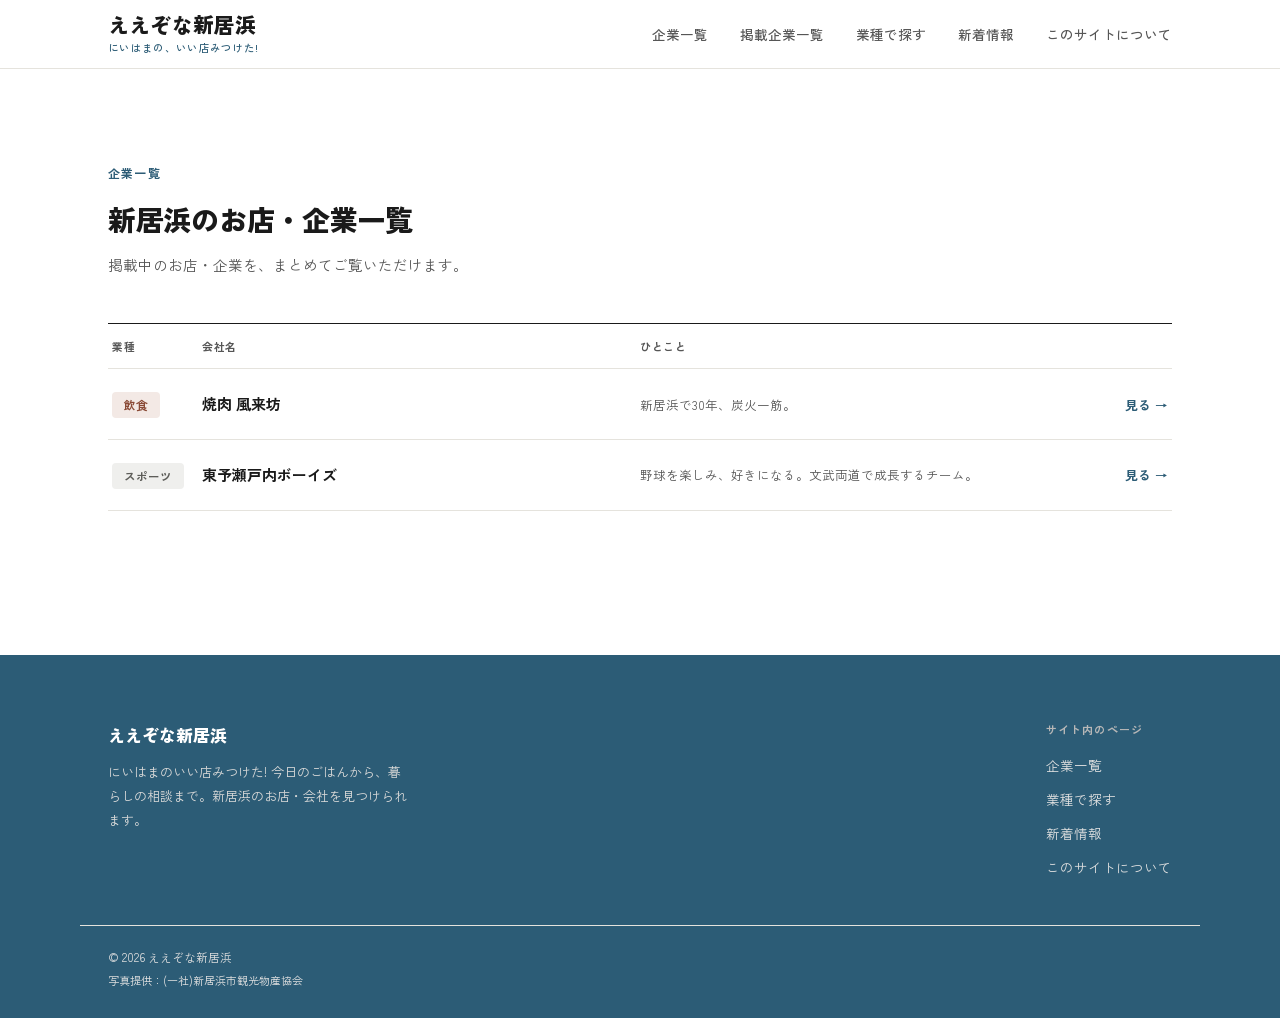
==== companies/index.html @ fbfd4483 "トップページの修正" ====
<!doctype html>
<html lang="ja">
  <head>
    <meta charset="UTF-8" />
    <meta name="viewport" content="width=device-width, initial-scale=1.0" />
    <title>企業一覧｜ええぞな新居浜</title>
    <meta
      name="description"
      content="ええぞな新居浜に掲載中のお店・企業の一覧です。新居浜市内のさまざまなお店・企業をまとめてご覧いただけます。"
    />
    <link rel="stylesheet" href="../assets/style.css" />
    <link rel="stylesheet" href="../assets/home.css" />
  </head>
  <body>
    <header class="site-header" id="site-header"></header>
    <script>
      window.SITE_BASE = "../";
    </script>
    <script src="../assets/header.js"></script>

    <section class="section">
      <div class="wrap">
        <div class="section-head">
          <span class="eyebrow">企業一覧</span>
          <h2 class="section-title">新居浜のお店・企業一覧</h2>
          <p class="section-desc">
            掲載中のお店・企業を、まとめてご覧いただけます。
          </p>
        </div>

        <div class="ledger">
          <div class="ledger-head">
            <div>業種</div>
            <div>会社名</div>
            <div>ひとこと</div>
            <div></div>
          </div>

          <a href="yakiniku-furaibo/index.html" class="ledger-row">
            <div><span class="tag tag-food">飲食</span></div>
            <div><h3>焼肉 風来坊</h3></div>
            <div class="catch">新居浜で30年、炭火一筋。</div>
            <div class="more">見る →</div>
          </a>

          <a href="setouchi-boys/index.html" class="ledger-row">
            <div><span class="tag tag-general">スポーツ</span></div>
            <div><h3>東予瀬戸内ボーイズ</h3></div>
            <div class="catch">
              野球を楽しみ、好きになる。文武両道で成長するチーム。
            </div>
            <div class="more">見る →</div>
          </a>
        </div>
      </div>
    </section>

    <footer
      class="site-footer"
      id="site-footer"
      style="margin-top: 56px"
    ></footer>
    <script>
      window.SITE_BASE = "../";
    </script>
    <script src="../assets/footer.js"></script>
  </body>
</html>
---- assets/style.css ----
@import url("https://fonts.googleapis.com/css2?family=Zen+Kaku+Gothic+New:wght@400;500;700;900&family=Inter:wght@600;700&display=swap");

:root {
  --ink: #1a1a1a;
  --ink-soft: #565656;
  --paper: #ffffff;
  --mist: #f5f5f3;
  --line: #e5e3dd;
  --sea: #3e7e9e;
  --sea-deep: #2c5c76;
  --green: #4f7a4a;
  --green-deep: #3a5c38;
  --sand: #c9a86b;
  --akagane: #461302;
}

* {
  box-sizing: border-box;
  margin: 0;
  padding: 0;
}

body {
  font-family: "Zen Kaku Gothic New", sans-serif;
  background: var(--paper);
  color: var(--ink);
  line-height: 1.85;
  -webkit-font-smoothing: antialiased;
}

img {
  max-width: 100%;
  display: block;
}
a {
  color: inherit;
  text-decoration: none;
}

.wrap {
  max-width: 1120px;
  margin: 0 auto;
  padding: 0 28px;
}

/* ===== ヘッダー ===== */
.site-header {
  position: sticky;
  top: 0;
  z-index: 100;
  background: rgba(255, 255, 255, 0.92);
  backdrop-filter: blur(8px);
  border-bottom: 1px solid var(--line);
}

.header-inner {
  display: flex;
  align-items: center;
  justify-content: space-between;
  height: 68px;
}

.brand {
  display: flex;
  flex-direction: column;
  justify-content: center;
}

.brand-text {
  display: block;
  font-weight: 900;
  font-size: 21px;
  line-height: 1.3;
  letter-spacing: 0.01em;
}

.brand-text small {
  display: block;
  font-size: 10.5px;
  font-weight: 500;
  line-height: 1.6;
  color: var(--sea-deep);
  letter-spacing: 0.03em;
  margin-top: 1px;
}

.nav-links {
  display: flex;
  align-items: center;
  gap: 32px;
}

.nav-links a {
  font-size: 13.5px;
  font-weight: 500;
  color: var(--ink-soft);
  position: relative;
  padding: 4px 0;
  transition: color 0.2s ease;
}

.nav-links a:hover {
  color: var(--ink);
}

/* ===== フッター ===== */
.site-footer {
  background: var(--sea-deep);
  color: #c9c9c5;
  padding: 64px 0 28px;
}

.footer-top {
  display: flex;
  justify-content: space-between;
  flex-wrap: wrap;
  gap: 32px;
  padding-bottom: 36px;
  border-bottom: 1px solid var(--line);
}

.footer-brand {
  font-weight: 900;
  font-size: 17px;
  color: var(--paper);
}
.footer-tag {
  font-size: 13px;
  color: #dadad9;
  margin-top: 10px;
  max-width: 300px;
}
.footer-cols {
  display: flex;
  gap: 56px;
}
.footer-col h4 {
  font-size: 11px;
  letter-spacing: 0.1em;
  color: #b7b7b7;
  margin-bottom: 14px;
  font-weight: 700;
  text-transform: uppercase;
}
.footer-col a,
.footer-col span {
  display: block;
  font-size: 13.5px;
  margin-bottom: 9px;
  color: #e1e1e1;
}
.footer-bottom {
  padding-top: 22px;
  font-size: 11.5px;
  color: #e0e0e0;
}
.footer-bottom p {
  margin: 0;
  line-height: 1.7;
}
.footer-bottom .footer-credit {
  font-size: 11px;
  color: #e0e0e0;
  margin-top: 4px;
}

/* ===== ボタン ===== */
.btn {
  display: inline-flex;
  align-items: center;
  gap: 8px;
  padding: 14px 28px;
  font-size: 14px;
  font-weight: 700;
  border-radius: 6px;
  transition:
    transform 0.25s cubic-bezier(0.22, 1, 0.36, 1),
    box-shadow 0.25s cubic-bezier(0.22, 1, 0.36, 1),
    background-color 0.2s ease,
    color 0.2s ease,
    border-color 0.2s ease;
}

.btn-primary {
  background: var(--ink);
  color: var(--paper);
  box-shadow: 0 0 0 rgba(26, 26, 26, 0);
}
.btn-primary:hover {
  transform: translateY(-2px);
  box-shadow: 0 8px 16px rgba(26, 26, 26, 0.22);
}
.btn-primary:active {
  transform: translateY(0);
  box-shadow: 0 2px 6px rgba(26, 26, 26, 0.18);
}

.btn-outline {
  border: 1.5px solid var(--ink);
  color: var(--ink);
  background: transparent;
}
.btn-outline:hover {
  background: var(--ink);
  color: var(--paper);
  transform: translateY(-2px);
  box-shadow: 0 8px 16px rgba(26, 26, 26, 0.16);
}
.btn-outline:active {
  transform: translateY(0);
  box-shadow: 0 2px 6px rgba(26, 26, 26, 0.12);
}

/* ===== セクション共通 ===== */
.section {
  padding: 88px 0;
}
.section-head {
  margin-bottom: 44px;
}
.eyebrow {
  display: inline-flex;
  align-items: center;
  gap: 8px;
  font-size: 12px;
  font-weight: 700;
  color: var(--sea-deep);
  letter-spacing: 0.1em;
  margin-bottom: 14px;
  text-transform: uppercase;
}
.section-title {
  font-size: 28px;
  font-weight: 900;
  letter-spacing: -0.01em;
  line-height: 1.5;
}
.section-desc {
  font-size: 14.5px;
  color: var(--ink-soft);
  margin-top: 12px;
  max-width: 520px;
}

@media (max-width: 760px) {
  .nav-links a {
    display: none;
  }
  .section {
    padding: 56px 0;
  }
  .section-title {
    font-size: 22px;
  }
  .footer-top {
    flex-direction: column;
  }
  .footer-cols {
    gap: 32px;
    flex-wrap: wrap;
  }
}
/* company-contact 内のボタン調整 */
.company-contact .btn-primary {
  background: var(--sea-deep);
  color: #ffffff;
}

.company-contact .btn-primary:hover {
  background: #1e4a5f;
}

/* 基本情報注釈ボックス */
.info-note {
  grid-column: 1 / -1;
  margin-top: 24px;
  padding: 20px;
  background: var(--mist);
  border-radius: 12px;
  font-size: 14px;
  line-height: 1.7;
  color: var(--ink-soft);
}

/* ===== セクション：テキスト＋挿絵の2カラム ===== */
.section-split {
  display: grid;
  grid-template-columns: minmax(0, 1fr) 380px;
  gap: 48px;
  align-items: center;
}

.section-split .section-illust {
  aspect-ratio: 4 / 3;
  border-radius: 16px;
  background: var(--paper);
  border: 1px solid var(--line);
  overflow: hidden;
  position: relative;
}

.section-split .section-illust img {
  width: 100%;
  object-fit: cover;
}

.section-split .section-illust .placeholder {
  position: absolute;
  inset: 0;
  display: flex;
  align-items: center;
  justify-content: center;
  text-align: center;
  padding: 16px;
  font-size: 12px;
  color: var(--ink-soft);
  background: var(--mist);
}

@media (max-width: 880px) {
  .section-split {
    grid-template-columns: 1fr;
    gap: 24px;
  }
  .section-split .section-illust {
    order: -1;
    aspect-ratio: 16 / 9;
  }
}

/* ===== 運営会社概要（会社概要テーブル） ===== */
.profile-table {
  display: grid;
  grid-template-columns: 160px 1fr;
  max-width: 640px;
  border-top: 1px solid var(--line);
}

.profile-table dt,
.profile-table dd {
  padding: 18px 24px;
  border-bottom: 1px solid var(--line);
}

.profile-table dt {
  background: var(--mist);
  font-size: 13px;
  font-weight: 700;
  color: var(--ink-soft);
  display: flex;
  align-items: center;
}

.profile-table dd {
  background: var(--paper);
  font-size: 15px;
  color: var(--ink);
  line-height: 1.7;
  display: flex;
  align-items: center;
}

@media (max-width: 760px) {
  .profile-table {
    grid-template-columns: 108px 1fr;
  }
  .profile-table dt,
  .profile-table dd {
    padding: 14px 14px;
    font-size: 13px;
  }
}

/* 運営会社セクション：右側の余白に透過PNGの挿絵を背景として配置 */
.profile-section-wrap {
  background-image: url("../images/about-company-illust.png");
  background-repeat: no-repeat;
  background-position: right 0 top 20px;
  background-size: 340px auto;
}

@media (max-width: 880px) {
  .profile-section-wrap {
    background-image: none;
  }
}
---- assets/home.css ----
/* ===== ヒーロー：PCは画像にテキストを重ねる／スマホは縦積み ===== */
.hero {
  position: relative;
}

.hero-image {
  width: 100%;
  aspect-ratio: 1536 / 1024;
  overflow: hidden;
  background: var(--mist);
  position: relative;
}

.hero-slide {
  position: absolute;
  inset: 0;
  opacity: 0;
  transition: opacity 1.2s ease;
}

.hero-slide.is-active {
  opacity: 1;
}

.hero-slide img {
  width: 100%;
  height: 100%;
  object-fit: cover;
  object-position: center 40%;
  display: block;
}

.hero-gradient {
  display: none;
}

.hero-text {
  padding: 56px 0 64px;
  text-align: center;
}

.hero-text .eyebrow {
  justify-content: center;
}

.hero-text h1 {
  font-size: clamp(26px, 4vw, 38px);
  font-weight: 900;
  line-height: 1.55;
  letter-spacing: -0.01em;
}

.hero-text p.lead {
  margin: 22px auto 0;
  font-size: 15.5px;
  color: var(--ink-soft);
  max-width: 460px;
  line-height: 1.9;
}

.hero-actions {
  display: flex;
  gap: 12px;
  margin-top: 32px;
  justify-content: center;
  flex-wrap: wrap;
}

/* PC：画像の上にテキストを重ねる */
@media (min-width: 881px) {
  .hero {
    min-height: 86vh;
  }

  .hero-image {
    position: absolute;
    inset: 0;
    height: 100%;
    aspect-ratio: auto;
  }

  .hero-gradient {
    display: block;
    position: absolute;
    inset: 0;
    background: linear-gradient(
      to top,
      rgba(10, 20, 25, 0.62) 0%,
      rgba(10, 20, 25, 0.38) 32%,
      rgba(10, 20, 25, 0.05) 60%,
      rgba(10, 20, 25, 0) 100%
    );
    pointer-events: none;
  }

  .hero-text {
    position: relative;
    z-index: 2;
    min-height: 86vh;
    display: flex;
    flex-direction: column;
    justify-content: flex-end;
    padding: 0 0 72px;
  }

  .hero-text .eyebrow,
  .hero-text h1,
  .hero-text p.lead {
    color: #ffffff;
  }

  .hero-text p.lead {
    color: rgba(255, 255, 255, 0.86);
  }

  .hero-text .btn-outline {
    border: 1.5px solid #ffffff;
    color: #ffffff;
  }
  .hero-text .btn-outline:hover {
    background: #ffffff;
    color: var(--ink);
    box-shadow: 0 8px 20px rgba(0, 0, 0, 0.25);
  }
}

/* ===== マーキー：掲載企業カードが流れる帯 ===== */
.marquee-section {
  background: var(--paper);
  padding: 32px 0 36px;
  overflow: hidden;
  position: relative;
}

.marquee-track {
  display: flex;
  width: max-content;
  animation: marquee-scroll 38s linear infinite;
}

.marquee-track:hover {
  animation-play-state: running;
}

.marquee-group {
  display: flex;
  gap: 20px;
  padding-right: 20px;
}

@keyframes marquee-scroll {
  from {
    transform: translateX(0);
  }
  to {
    transform: translateX(-50%);
  }
}

.marquee-card {
  flex: 0 0 260px;
  background: var(--paper);
  border: 1px solid var(--line);
  border-radius: 14px;
  overflow: hidden;
  box-shadow: 0 10px 24px rgba(20, 20, 18, 0.07);
  transition:
    transform 0.25s cubic-bezier(0.22, 1, 0.36, 1),
    box-shadow 0.25s ease;
}

.marquee-card:hover {
  transform: translateY(-4px);
  box-shadow: 0 16px 32px rgba(20, 20, 18, 0.12);
}

.marquee-thumb {
  height: 120px;
  overflow: hidden;
}

.marquee-thumb img {
  width: 100%;
  height: 100%;
  object-fit: cover;
}

.marquee-body {
  padding: 16px 18px 18px;
}

.marquee-tag {
  display: inline-block;
  font-size: 10.5px;
  font-weight: 700;
  color: var(--sea-deep);
  background: var(--mist);
  padding: 3px 9px;
  border-radius: 4px;
  margin-bottom: 8px;
}

.marquee-body h4 {
  font-size: 14.5px;
  font-weight: 700;
  margin-bottom: 4px;
  color: var(--ink);
}

.marquee-body p {
  font-size: 12px;
  color: var(--ink-soft);
}

@media (max-width: 880px) {
  .marquee-card {
    flex: 0 0 200px;
  }
  .marquee-thumb {
    height: 140px;
  }
}

/* ===== 数字バンド：JINS方式 丸アイコン+数字 ===== */
.stat-band {
  border-top: 1px solid var(--line);
  border-bottom: 1px solid var(--line);
  background: var(--mist);
}

.stat-band .wrap {
  display: grid;
  grid-template-columns: repeat(3, 1fr);
}

.stat-item {
  padding: 40px 24px;
  text-align: center;
  border-left: 1px solid var(--line);
}
.stat-item:first-child {
  border-left: none;
}

.stat-icon {
  width: 56px;
  height: 56px;
  border-radius: 50%;
  background: var(--paper);
  border: 1px solid var(--line);
  display: flex;
  align-items: center;
  justify-content: center;
  margin: 0 auto 16px;
  font-size: 22px;
}

.stat-item .label-jp {
  font-size: 12px;
  color: var(--ink-soft);
  font-weight: 500;
  margin-bottom: 6px;
}
.stat-item .num {
  font-size: 32px;
  font-weight: 900;
  color: var(--sea-deep);
  line-height: 1;
}
.stat-item .num span {
  font-size: 15px;
  font-weight: 700;
  margin-left: 2px;
  color: var(--ink);
}
.stat-item .label-en {
  font-size: 10.5px;
  color: #9c9c97;
  letter-spacing: 0.1em;
  margin-top: 6px;
  text-transform: uppercase;
}

/* ===== 発見セクション：写真カード3枚 ===== */
.discover-grid {
  display: grid;
  grid-template-columns: repeat(3, 1fr);
  gap: 24px;
}

.discover-card {
  border: 1px solid var(--line);
  border-radius: 8px;
  overflow: hidden;
}

.discover-thumb {
  height: 180px;
  background: var(--mist);
  overflow: hidden;
}

.discover-thumb img {
  width: 100%;
  height: 100%;
  object-fit: cover;
}

.discover-body {
  padding: 22px 22px 26px;
}
.discover-body .tag {
  font-size: 11px;
  font-weight: 700;
  color: var(--sea-deep);
  letter-spacing: 0.06em;
  margin-bottom: 10px;
  display: block;
}
.discover-body h3 {
  font-size: 16px;
  font-weight: 700;
  margin-bottom: 8px;
}
.discover-body p {
  font-size: 13.5px;
  color: var(--ink-soft);
}

.discover-statement {
  margin-top: 40px;
  padding: 36px 0;
  text-align: center;
  border-top: 1px solid var(--line);
}

.discover-statement .big {
  font-size: 19px;
  font-weight: 900;
  line-height: 1.7;
}
.discover-statement p {
  font-size: 13.5px;
  color: var(--ink-soft);
  margin-top: 10px;
}

/* ===== 業種インデックス ===== */
.index-grid {
  display: grid;
  grid-template-columns: repeat(5, 1fr);
  gap: 1px;
  background: var(--line);
  border: 1px solid var(--line);
}

/* 3枚だけ並べたい場合のバリアント（about.html「使い方」など） */
.index-grid.is-3col {
  grid-template-columns: repeat(3, 1fr);
}

.index-card {
  background: var(--paper);
  padding: 32px 18px;
  text-align: center;
  transition: background 0.15s ease;
}

.index-card:hover {
  background: var(--mist);
}

.index-icon {
  width: 48px;
  height: 48px;
  border-radius: 50%;
  margin: 0 auto 16px;
  display: flex;
  align-items: center;
  justify-content: center;
}

.index-card h4 {
  font-size: 14px;
  font-weight: 700;
  margin-bottom: 4px;
}
.index-card .count {
  font-size: 11.5px;
  color: var(--ink-soft);
}

/* ===== 新着：台帳テーブル ===== */
.ledger {
  border-top: 1px solid var(--ink);
}

.ledger-head {
  display: grid;
  grid-template-columns: 90px 1fr 1fr 90px;
  padding: 12px 4px;
  font-size: 11px;
  font-weight: 700;
  color: var(--ink-soft);
  letter-spacing: 0.06em;
  border-bottom: 1px solid var(--line);
}

.ledger-row {
  display: grid;
  grid-template-columns: 90px 1fr 1fr 90px;
  align-items: center;
  padding: 20px 4px;
  border-bottom: 1px solid var(--line);
  transition: background 0.15s ease;
}

.ledger-row:hover {
  background: var(--mist);
}

.ledger-row .tag {
  font-size: 11.5px;
  font-weight: 700;
  padding: 5px 12px;
  border-radius: 4px;
  width: fit-content;
  background: var(--mist);
  color: var(--ink-soft);
}

.ledger-row .tag.tag-food {
  background: #f3e9e5;
  color: #8a4a36;
}
.ledger-row .tag.tag-medical {
  background: #e8f1ed;
  color: #2e5c3a;
}
.ledger-row .tag.tag-construction {
  background: #e6eef3;
  color: #2c5c76;
}
.ledger-row .tag.tag-auto {
  background: #f2ede2;
  color: #8a6a2e;
}
.ledger-row .tag.tag-general {
  background: #efefed;
  color: #5c5c58;
}

.ledger-row h3 {
  font-size: 15px;
  font-weight: 700;
}
.ledger-row .catch {
  font-size: 12.5px;
  color: var(--ink-soft);
}
.ledger-row .more {
  font-size: 12.5px;
  font-weight: 700;
  color: var(--sea-deep);
  text-align: right;
}

/* ===== CTA ===== */
.cta-section {
  position: relative;
  border-radius: 12px;
  padding: 56px 48px;
  text-align: center;
  overflow: hidden;
  background-image: url("../images/cta-bg.jpg");
  background-size: cover;
  background-position: center;
}

.cta-section::before {
  content: "";
  position: absolute;
  inset: 0;
  background: rgba(40, 40, 38, 0.6);
}

.cta-section h2,
.cta-section p {
  position: relative;
  z-index: 1;
}

.cta-section h2 {
  font-size: 24px;
  font-weight: 900;
  margin-bottom: 14px;
  color: #ffffff;
}
.cta-section p {
  font-size: 14.5px;
  color: rgba(255, 255, 255, 0.85);
  max-width: 440px;
  margin: 0 auto 30px;
}

.cta-section .hero-actions {
  position: relative;
  z-index: 1;
}

.cta-section .btn-outline {
  border: 1.5px solid #ffffff;
  color: #ffffff;
}
.cta-section .btn-outline:hover {
  background: #ffffff;
  color: var(--ink);
  box-shadow: 0 8px 20px rgba(0, 0, 0, 0.3);
}

@media (max-width: 880px) {
  .hero-text h1 {
    font-size: 24px;
  }
  .stat-band .wrap {
    grid-template-columns: 1fr;
  }
  .stat-item {
    border-left: none;
    border-top: 1px solid var(--line);
  }
  .stat-item:first-child {
    border-top: none;
  }
  .discover-grid {
    grid-template-columns: 1fr;
  }
  .index-grid {
    grid-template-columns: repeat(2, 1fr);
  }
  .index-grid.is-3col {
    grid-template-columns: repeat(2, 1fr);
  }
  .ledger-head {
    display: none;
  }
  .ledger-row {
    grid-template-columns: 1fr;
    gap: 6px;
  }
  .cta-section {
    padding: 40px 24px;
  }
}

@media (max-width: 520px) {
  .index-grid.is-3col {
    grid-template-columns: 1fr;
  }
}
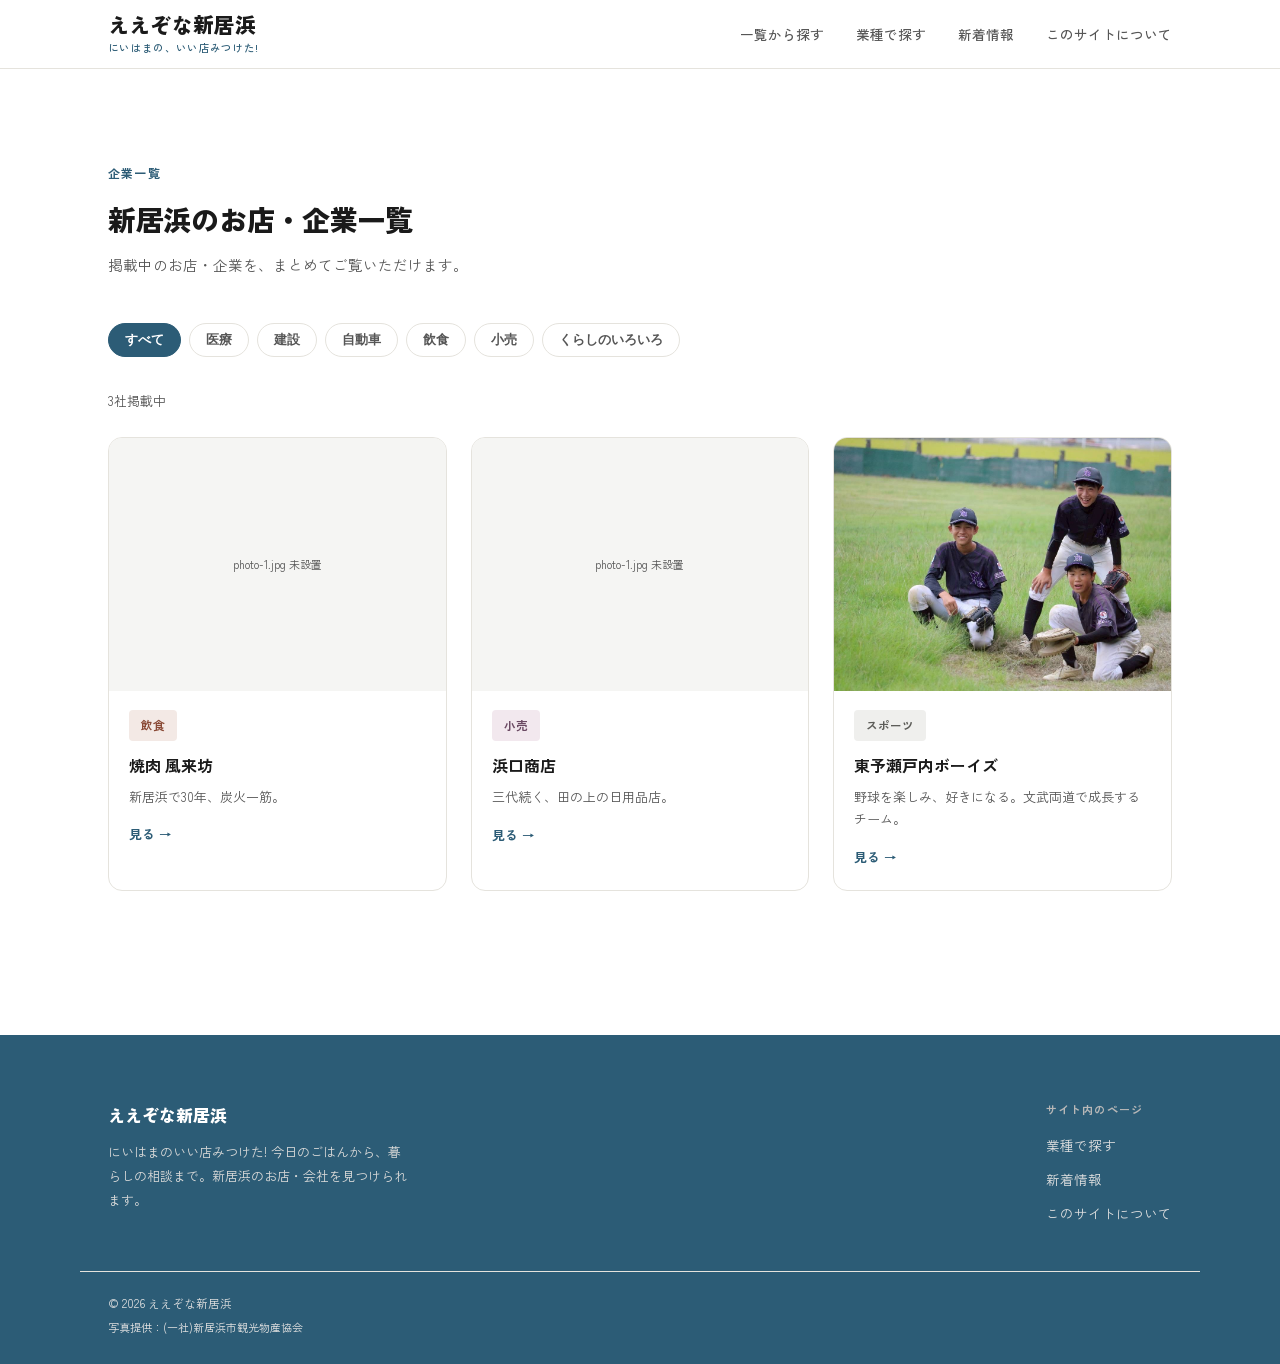
==== commit fae59b43: "リンク先の調整を行いました。" ====
--- a/companies/index.html
+++ b/companies/index.html
@@ -28,28 +28,111 @@
           </p>
         </div>
 
-        <div class="ledger">
-          <div class="ledger-head">
-            <div>業種</div>
-            <div>会社名</div>
-            <div>ひとこと</div>
-            <div></div>
-          </div>
-
-          <a href="yakiniku-furaibo/index.html" class="ledger-row">
-            <div><span class="tag tag-food">飲食</span></div>
-            <div><h3>焼肉 風来坊</h3></div>
-            <div class="catch">新居浜で30年、炭火一筋。</div>
-            <div class="more">見る →</div>
+        <div class="filter-chips" id="filterChips">
+          <button type="button" class="filter-chip active" data-filter="all">
+            すべて
+          </button>
+          <button type="button" class="filter-chip" data-filter="medical">
+            医療
+          </button>
+          <button type="button" class="filter-chip" data-filter="construction">
+            建設
+          </button>
+          <button type="button" class="filter-chip" data-filter="auto">
+            自動車
+          </button>
+          <button type="button" class="filter-chip" data-filter="food">
+            飲食
+          </button>
+          <button type="button" class="filter-chip" data-filter="retail">
+            小売
+          </button>
+          <button type="button" class="filter-chip" data-filter="general">
+            くらしのいろいろ
+          </button>
+        </div>
+
+        <p class="archive-count" id="archiveCount">3社掲載中</p>
+
+        <div class="company-grid" id="companyGrid">
+          <a
+            href="yakiniku-furaibo/index.html"
+            class="company-card"
+            data-category="food"
+          >
+            <div class="company-thumb">
+              <img
+                src="../images/companies/yakiniku-furaibo/photo-1.jpg"
+                alt="焼肉 風来坊 店舗外観"
+                onerror="
+                  this.style.display = 'none';
+                  this.nextElementSibling.style.display = 'flex';
+                "
+              />
+              <div class="placeholder" style="display: none">
+                photo-1.jpg 未設置
+              </div>
+            </div>
+            <div class="company-card-body">
+              <span class="tag tag-food">飲食</span>
+              <h3>焼肉 風来坊</h3>
+              <p class="catch">新居浜で30年、炭火一筋。</p>
+              <div class="more">見る →</div>
+            </div>
           </a>
 
-          <a href="setouchi-boys/index.html" class="ledger-row">
-            <div><span class="tag tag-general">スポーツ</span></div>
-            <div><h3>東予瀬戸内ボーイズ</h3></div>
-            <div class="catch">
-              野球を楽しみ、好きになる。文武両道で成長するチーム。
-            </div>
-            <div class="more">見る →</div>
+          <a
+            href="retail-sample/index.html"
+            class="company-card"
+            data-category="retail"
+          >
+            <div class="company-thumb">
+              <img
+                src="../images/companies/retail-sample/photo-1.jpg"
+                alt="浜口商店 店内"
+                onerror="
+                  this.style.display = 'none';
+                  this.nextElementSibling.style.display = 'flex';
+                "
+              />
+              <div class="placeholder" style="display: none">
+                photo-1.jpg 未設置
+              </div>
+            </div>
+            <div class="company-card-body">
+              <span class="tag tag-retail">小売</span>
+              <h3>浜口商店</h3>
+              <p class="catch">三代続く、田の上の日用品店。</p>
+              <div class="more">見る →</div>
+            </div>
+          </a>
+
+          <a
+            href="setouchi-boys/index.html"
+            class="company-card"
+            data-category="general"
+          >
+            <div class="company-thumb">
+              <img
+                src="../images/companies/setouchi-boys/photo-1.jpg"
+                alt="東予瀬戸内ボーイズ 活動風景"
+                onerror="
+                  this.style.display = 'none';
+                  this.nextElementSibling.style.display = 'flex';
+                "
+              />
+              <div class="placeholder" style="display: none">
+                photo-1.jpg 未設置
+              </div>
+            </div>
+            <div class="company-card-body">
+              <span class="tag tag-general">スポーツ</span>
+              <h3>東予瀬戸内ボーイズ</h3>
+              <p class="catch">
+                野球を楽しみ、好きになる。文武両道で成長するチーム。
+              </p>
+              <div class="more">見る →</div>
+            </div>
           </a>
         </div>
       </div>
@@ -64,5 +147,56 @@
       window.SITE_BASE = "../";
     </script>
     <script src="../assets/footer.js"></script>
+
+    <script>
+      (function () {
+        var chips = document.querySelectorAll("#filterChips .filter-chip");
+        var cards = document.querySelectorAll("#companyGrid .company-card");
+        var countEl = document.getElementById("archiveCount");
+
+        function applyFilter(filter) {
+          var visibleCount = 0;
+          cards.forEach(function (card) {
+            var match =
+              filter === "all" || card.getAttribute("data-category") === filter;
+            card.classList.toggle("is-hidden", !match);
+            if (match) visibleCount++;
+          });
+          countEl.textContent = visibleCount + "社掲載中";
+        }
+
+        function setActiveChip(filter) {
+          var found = false;
+          chips.forEach(function (c) {
+            var isMatch = c.getAttribute("data-filter") === filter;
+            c.classList.toggle("active", isMatch);
+            if (isMatch) found = true;
+          });
+          return found;
+        }
+
+        chips.forEach(function (chip) {
+          chip.addEventListener("click", function () {
+            var filter = chip.getAttribute("data-filter");
+            setActiveChip(filter);
+            applyFilter(filter);
+            history.replaceState(
+              null,
+              "",
+              filter === "all" ? location.pathname : "#" + filter,
+            );
+          });
+        });
+
+        // トップページの「業種で探す」（例：companies/index.html#medical）から
+        // 来た場合、該当する業種のチップを自動選択する
+        var initialFilter = location.hash.replace("#", "");
+        if (initialFilter && setActiveChip(initialFilter)) {
+          applyFilter(initialFilter);
+        } else {
+          applyFilter("all");
+        }
+      })();
+    </script>
   </body>
 </html>
--- a/assets/home.css
+++ b/assets/home.css
@@ -359,6 +359,11 @@
   grid-template-columns: repeat(3, 1fr);
 }
 
+/* 2枚だけ並べたい場合のバリアント */
+.index-grid.is-2col {
+  grid-template-columns: repeat(2, 1fr);
+}
+
 .index-card {
   background: var(--paper);
   padding: 32px 18px;
@@ -450,6 +455,42 @@
   color: #5c5c58;
 }
 
+/* ===== .tag：ledger専用スコープを外し、カード等でも使い回せる汎用版 ===== */
+.tag {
+  display: inline-block;
+  font-size: 11.5px;
+  font-weight: 700;
+  padding: 5px 12px;
+  border-radius: 4px;
+  width: fit-content;
+  background: var(--mist);
+  color: var(--ink-soft);
+}
+.tag.tag-food {
+  background: #f3e9e5;
+  color: #8a4a36;
+}
+.tag.tag-medical {
+  background: #e8f1ed;
+  color: #2e5c3a;
+}
+.tag.tag-construction {
+  background: #e6eef3;
+  color: #2c5c76;
+}
+.tag.tag-auto {
+  background: #f2ede2;
+  color: #8a6a2e;
+}
+.tag.tag-general {
+  background: #efefed;
+  color: #5c5c58;
+}
+.tag.tag-retail {
+  background: #f2e8ee;
+  color: #6b4a63;
+}
+
 .ledger-row h3 {
   font-size: 15px;
   font-weight: 700;
@@ -557,4 +598,133 @@
   .index-grid.is-3col {
     grid-template-columns: 1fr;
   }
-}
+  .index-grid.is-2col {
+    grid-template-columns: 1fr;
+  }
+}
+
+/* ===== 企業一覧：業種フィルターチップ ===== */
+.filter-chips {
+  display: flex;
+  gap: 8px;
+  flex-wrap: wrap;
+  margin-bottom: 32px;
+}
+
+.filter-chip {
+  padding: 7px 16px;
+  border-radius: 100px;
+  font-size: 13px;
+  font-weight: 600;
+  border: 1px solid var(--line);
+  background: var(--paper);
+  color: var(--ink-soft);
+  cursor: pointer;
+  transition: all 0.2s ease;
+}
+
+.filter-chip:hover {
+  border-color: var(--sea-deep);
+  color: var(--sea-deep);
+}
+
+.filter-chip.active {
+  background: var(--sea-deep);
+  color: #ffffff;
+  border-color: var(--sea-deep);
+}
+
+.archive-count {
+  font-size: 13px;
+  color: var(--ink-soft);
+  margin-bottom: 24px;
+}
+
+/* ===== 企業一覧：カードグリッド ===== */
+.company-grid {
+  display: grid;
+  grid-template-columns: repeat(auto-fill, minmax(280px, 1fr));
+  gap: 24px;
+}
+
+.company-card {
+  background: var(--paper);
+  border: 1px solid var(--line);
+  border-radius: 14px;
+  overflow: hidden;
+  transition:
+    transform 0.25s cubic-bezier(0.22, 1, 0.36, 1),
+    box-shadow 0.25s ease;
+}
+
+.company-card:hover {
+  transform: translateY(-4px);
+  box-shadow: 0 16px 32px rgba(20, 20, 18, 0.12);
+}
+
+.company-thumb {
+  aspect-ratio: 4 / 3;
+  background: var(--mist);
+  overflow: hidden;
+  position: relative;
+}
+
+.company-thumb img {
+  width: 100%;
+  height: 100%;
+  object-fit: cover;
+}
+
+.company-thumb .placeholder {
+  position: absolute;
+  inset: 0;
+  display: flex;
+  align-items: center;
+  justify-content: center;
+  font-size: 11px;
+  color: var(--ink-soft);
+  text-align: center;
+  padding: 8px;
+}
+
+.company-card-body {
+  padding: 18px 20px 22px;
+}
+
+.company-card-body .tag {
+  margin-bottom: 10px;
+}
+
+.company-card-body h3 {
+  font-size: 16px;
+  font-weight: 700;
+  color: var(--ink);
+  margin-bottom: 6px;
+}
+
+.company-card-body .catch {
+  font-size: 13px;
+  color: var(--ink-soft);
+  line-height: 1.7;
+  margin-bottom: 14px;
+}
+
+.company-card-body .more {
+  font-size: 12.5px;
+  font-weight: 700;
+  color: var(--sea-deep);
+}
+
+.company-card.is-hidden {
+  display: none;
+}
+
+@media (max-width: 520px) {
+  .company-grid {
+    grid-template-columns: 1fr 1fr;
+    gap: 12px;
+  }
+  .company-card-body {
+    padding: 12px 14px 16px;
+  }
+}
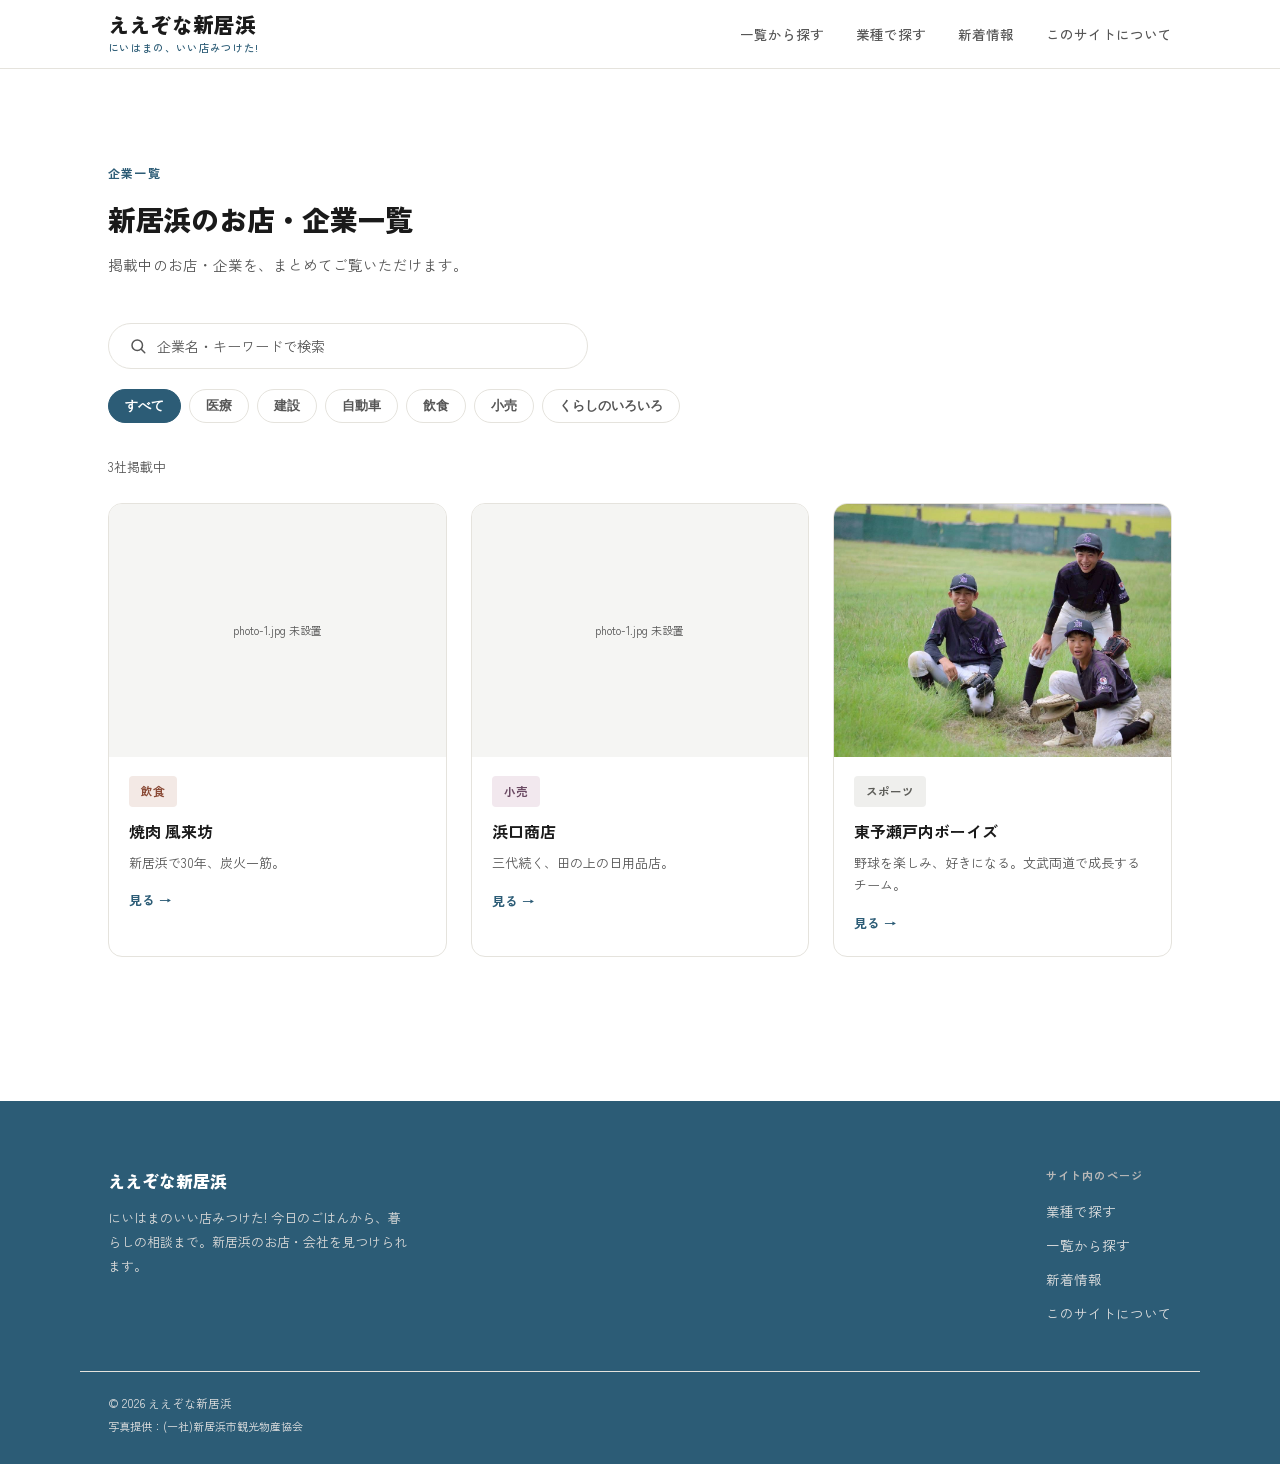
==== commit d9df391e: "モバイルのカードを横並びから縦一列に変更（カンパニーズ）" ====
--- a/companies/index.html
+++ b/companies/index.html
@@ -28,6 +28,47 @@
           </p>
         </div>
 
+        <div class="search-box" id="searchBox">
+          <svg
+            width="18"
+            height="18"
+            viewBox="0 0 24 24"
+            fill="none"
+            stroke="currentColor"
+            stroke-width="2"
+            stroke-linecap="round"
+            stroke-linejoin="round"
+          >
+            <circle cx="11" cy="11" r="7" />
+            <path d="m21 21-4.3-4.3" />
+          </svg>
+          <input
+            type="search"
+            id="companySearch"
+            placeholder="企業名・キーワードで検索"
+          />
+          <button
+            type="button"
+            class="clear-btn"
+            id="searchClear"
+            aria-label="検索をクリア"
+          >
+            <svg
+              width="16"
+              height="16"
+              viewBox="0 0 24 24"
+              fill="none"
+              stroke="currentColor"
+              stroke-width="2"
+              stroke-linecap="round"
+              stroke-linejoin="round"
+            >
+              <line x1="18" y1="6" x2="6" y2="18" />
+              <line x1="6" y1="6" x2="18" y2="18" />
+            </svg>
+          </button>
+        </div>
+
         <div class="filter-chips" id="filterChips">
           <button type="button" class="filter-chip active" data-filter="all">
             すべて
@@ -82,13 +123,13 @@
           </a>
 
           <a
-            href="retail-sample/index.html"
+            href="sample-retail/index.html"
             class="company-card"
             data-category="retail"
           >
             <div class="company-thumb">
               <img
-                src="../images/companies/retail-sample/photo-1.jpg"
+                src="../images/companies/sample-retail/photo-1.jpg"
                 alt="浜口商店 店内"
                 onerror="
                   this.style.display = 'none';
@@ -153,12 +194,34 @@
         var chips = document.querySelectorAll("#filterChips .filter-chip");
         var cards = document.querySelectorAll("#companyGrid .company-card");
         var countEl = document.getElementById("archiveCount");
-
-        function applyFilter(filter) {
+        var searchBox = document.getElementById("searchBox");
+        var searchInput = document.getElementById("companySearch");
+        var searchClear = document.getElementById("searchClear");
+
+        var currentFilter = "all";
+
+        function matchesSearch(card, query) {
+          if (!query) return true;
+          var name = card.querySelector("h3");
+          var catch_ = card.querySelector(".catch");
+          var text =
+            (name ? name.textContent : "") +
+            " " +
+            (catch_ ? catch_.textContent : "");
+          return text.toLowerCase().indexOf(query) !== -1;
+        }
+
+        function applyFilters() {
+          var query = searchInput.value.trim().toLowerCase();
+          searchBox.classList.toggle("has-value", query.length > 0);
+
           var visibleCount = 0;
           cards.forEach(function (card) {
-            var match =
-              filter === "all" || card.getAttribute("data-category") === filter;
+            var categoryMatch =
+              currentFilter === "all" ||
+              card.getAttribute("data-category") === currentFilter;
+            var searchMatch = matchesSearch(card, query);
+            var match = categoryMatch && searchMatch;
             card.classList.toggle("is-hidden", !match);
             if (match) visibleCount++;
           });
@@ -178,8 +241,9 @@
         chips.forEach(function (chip) {
           chip.addEventListener("click", function () {
             var filter = chip.getAttribute("data-filter");
+            currentFilter = filter;
             setActiveChip(filter);
-            applyFilter(filter);
+            applyFilters();
             history.replaceState(
               null,
               "",
@@ -188,14 +252,23 @@
           });
         });
 
+        searchInput.addEventListener("input", applyFilters);
+
+        searchClear.addEventListener("click", function () {
+          searchInput.value = "";
+          applyFilters();
+          searchInput.focus();
+        });
+
         // トップページの「業種で探す」（例：companies/index.html#medical）から
         // 来た場合、該当する業種のチップを自動選択する
         var initialFilter = location.hash.replace("#", "");
         if (initialFilter && setActiveChip(initialFilter)) {
-          applyFilter(initialFilter);
+          currentFilter = initialFilter;
         } else {
-          applyFilter("all");
-        }
+          currentFilter = "all";
+        }
+        applyFilters();
       })();
     </script>
   </body>
--- a/assets/home.css
+++ b/assets/home.css
@@ -603,6 +603,65 @@
   }
 }
 
+/* ===== 企業一覧：キーワード検索 ===== */
+.search-box {
+  display: flex;
+  align-items: center;
+  gap: 10px;
+  max-width: 480px;
+  padding: 12px 20px;
+  margin-bottom: 20px;
+  background: var(--paper);
+  border: 1px solid var(--line);
+  border-radius: 100px;
+  transition: border-color 0.2s ease;
+}
+
+.search-box:focus-within {
+  border-color: var(--sea-deep);
+}
+
+.search-box svg {
+  flex-shrink: 0;
+  color: var(--ink-soft);
+}
+
+.search-box input {
+  flex: 1;
+  min-width: 0;
+  border: none;
+  outline: none;
+  background: transparent;
+  font-family: inherit;
+  font-size: 14px;
+  color: var(--ink);
+}
+
+.search-box input::placeholder {
+  color: var(--ink-soft);
+}
+
+.search-box .clear-btn {
+  flex-shrink: 0;
+  display: none;
+  border: none;
+  background: none;
+  color: var(--ink-soft);
+  cursor: pointer;
+  padding: 2px;
+  line-height: 0;
+}
+
+.search-box.has-value .clear-btn {
+  display: flex;
+}
+
+@media (max-width: 760px) {
+  .search-box {
+    max-width: 100%;
+  }
+}
+
 /* ===== 企業一覧：業種フィルターチップ ===== */
 .filter-chips {
   display: flex;
@@ -721,7 +780,7 @@
 
 @media (max-width: 520px) {
   .company-grid {
-    grid-template-columns: 1fr 1fr;
+    grid-template-columns: 1fr;
     gap: 12px;
   }
   .company-card-body {
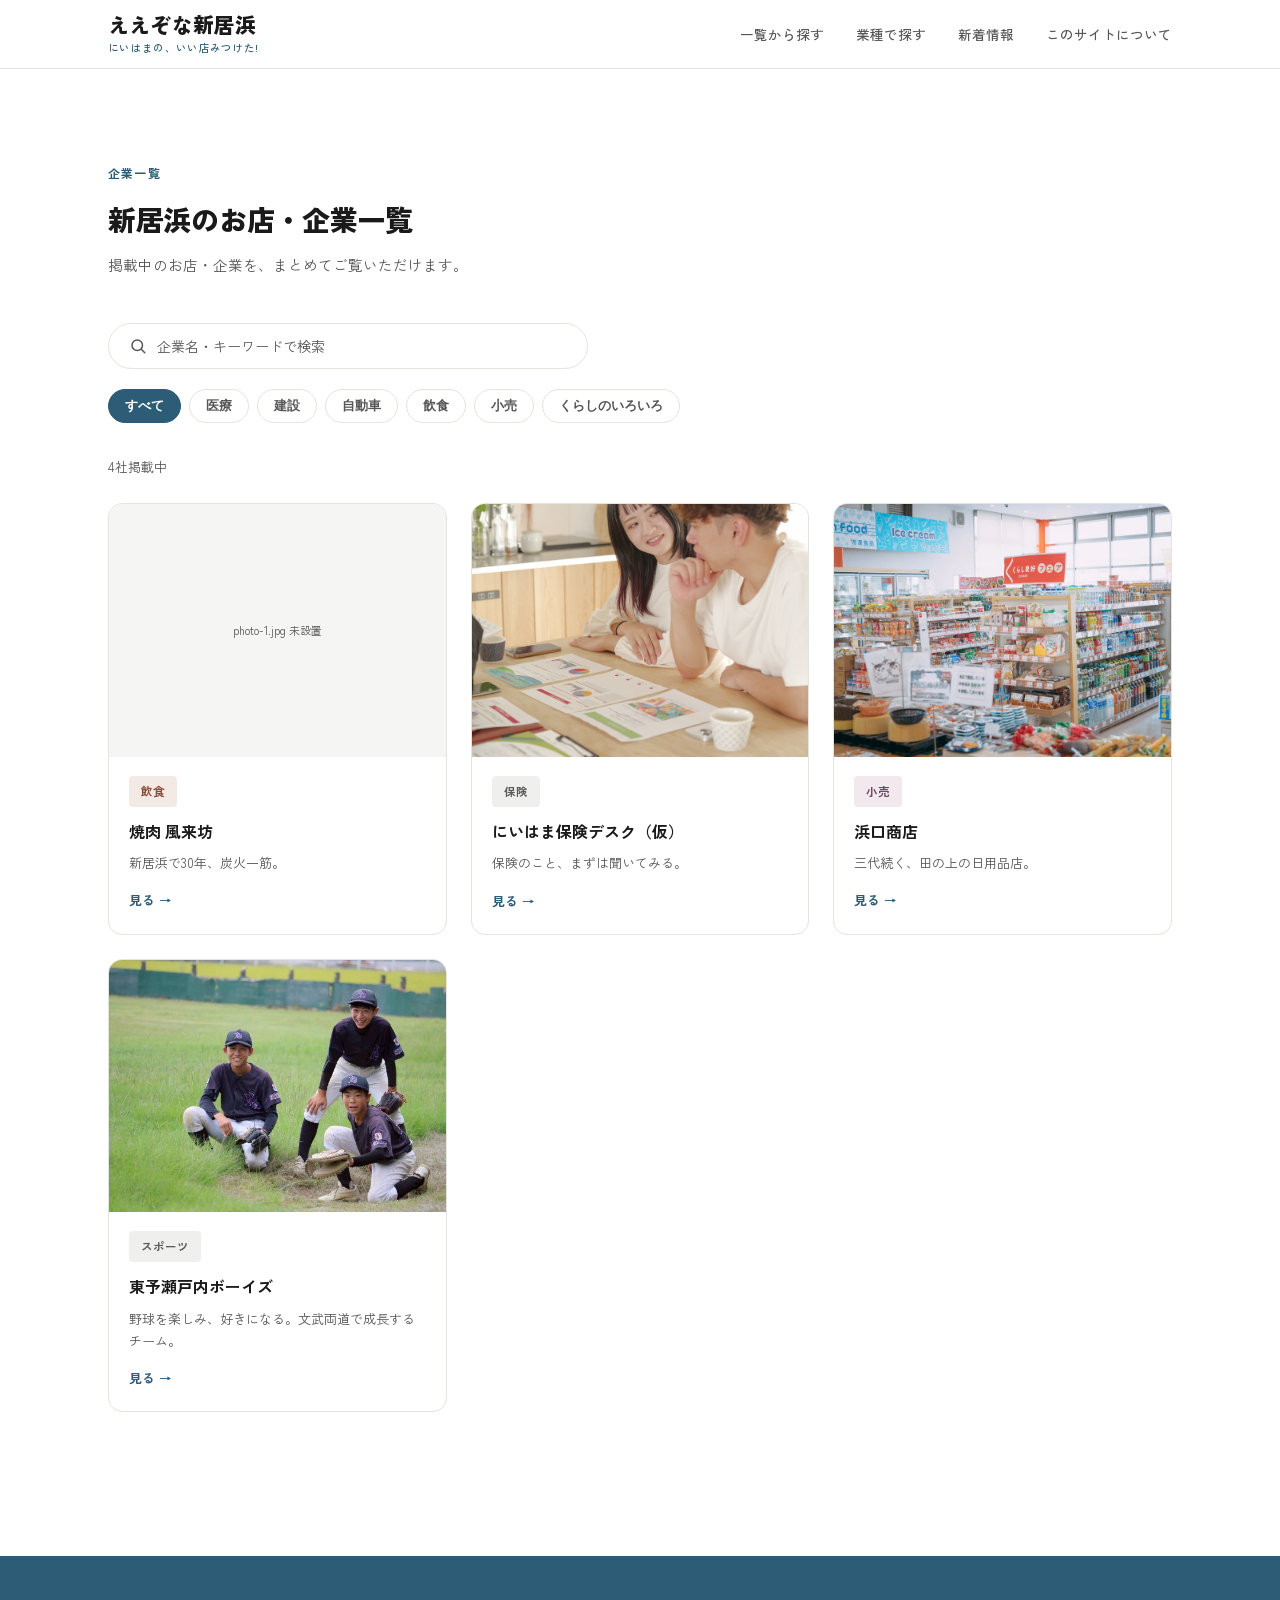
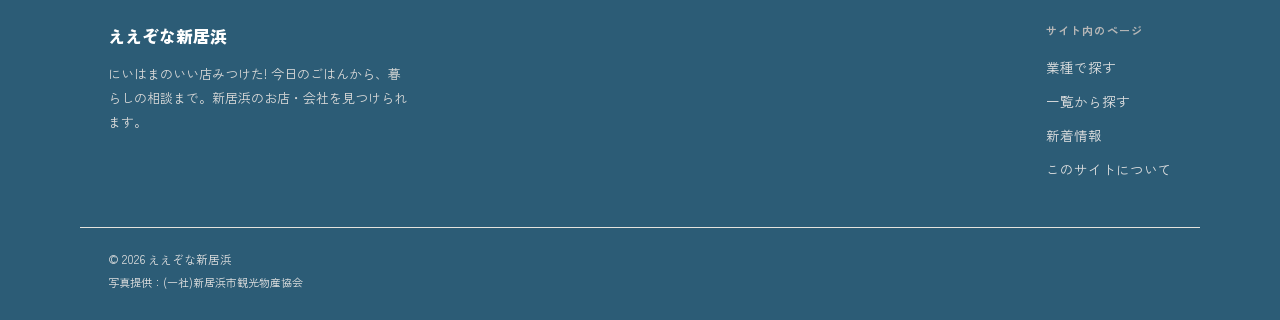
==== commit 86ac5e7a: "いろいろ追加" ====
--- a/companies/index.html
+++ b/companies/index.html
@@ -93,7 +93,7 @@
           </button>
         </div>
 
-        <p class="archive-count" id="archiveCount">3社掲載中</p>
+        <p class="archive-count" id="archiveCount">4社掲載中</p>
 
         <div class="company-grid" id="companyGrid">
           <a
@@ -121,7 +121,31 @@
               <div class="more">見る →</div>
             </div>
           </a>
-
+          <a
+            href="sample-insurance/index.html"
+            class="company-card"
+            data-category="general"
+          >
+            <div class="company-thumb">
+              <img
+                src="../images/companies/sample-insurance/photo-1.jpg"
+                alt="にいはま保険デスク（仮） 店内"
+                onerror="
+                  this.style.display = 'none';
+                  this.nextElementSibling.style.display = 'flex';
+                "
+              />
+              <div class="placeholder" style="display: none">
+                photo-1.jpg 未設置
+              </div>
+            </div>
+            <div class="company-card-body">
+              <span class="tag tag-general">保険</span>
+              <h3>にいはま保険デスク（仮）</h3>
+              <p class="catch">保険のこと、まずは聞いてみる。</p>
+              <div class="more">見る →</div>
+            </div>
+          </a>
           <a
             href="sample-retail/index.html"
             class="company-card"
